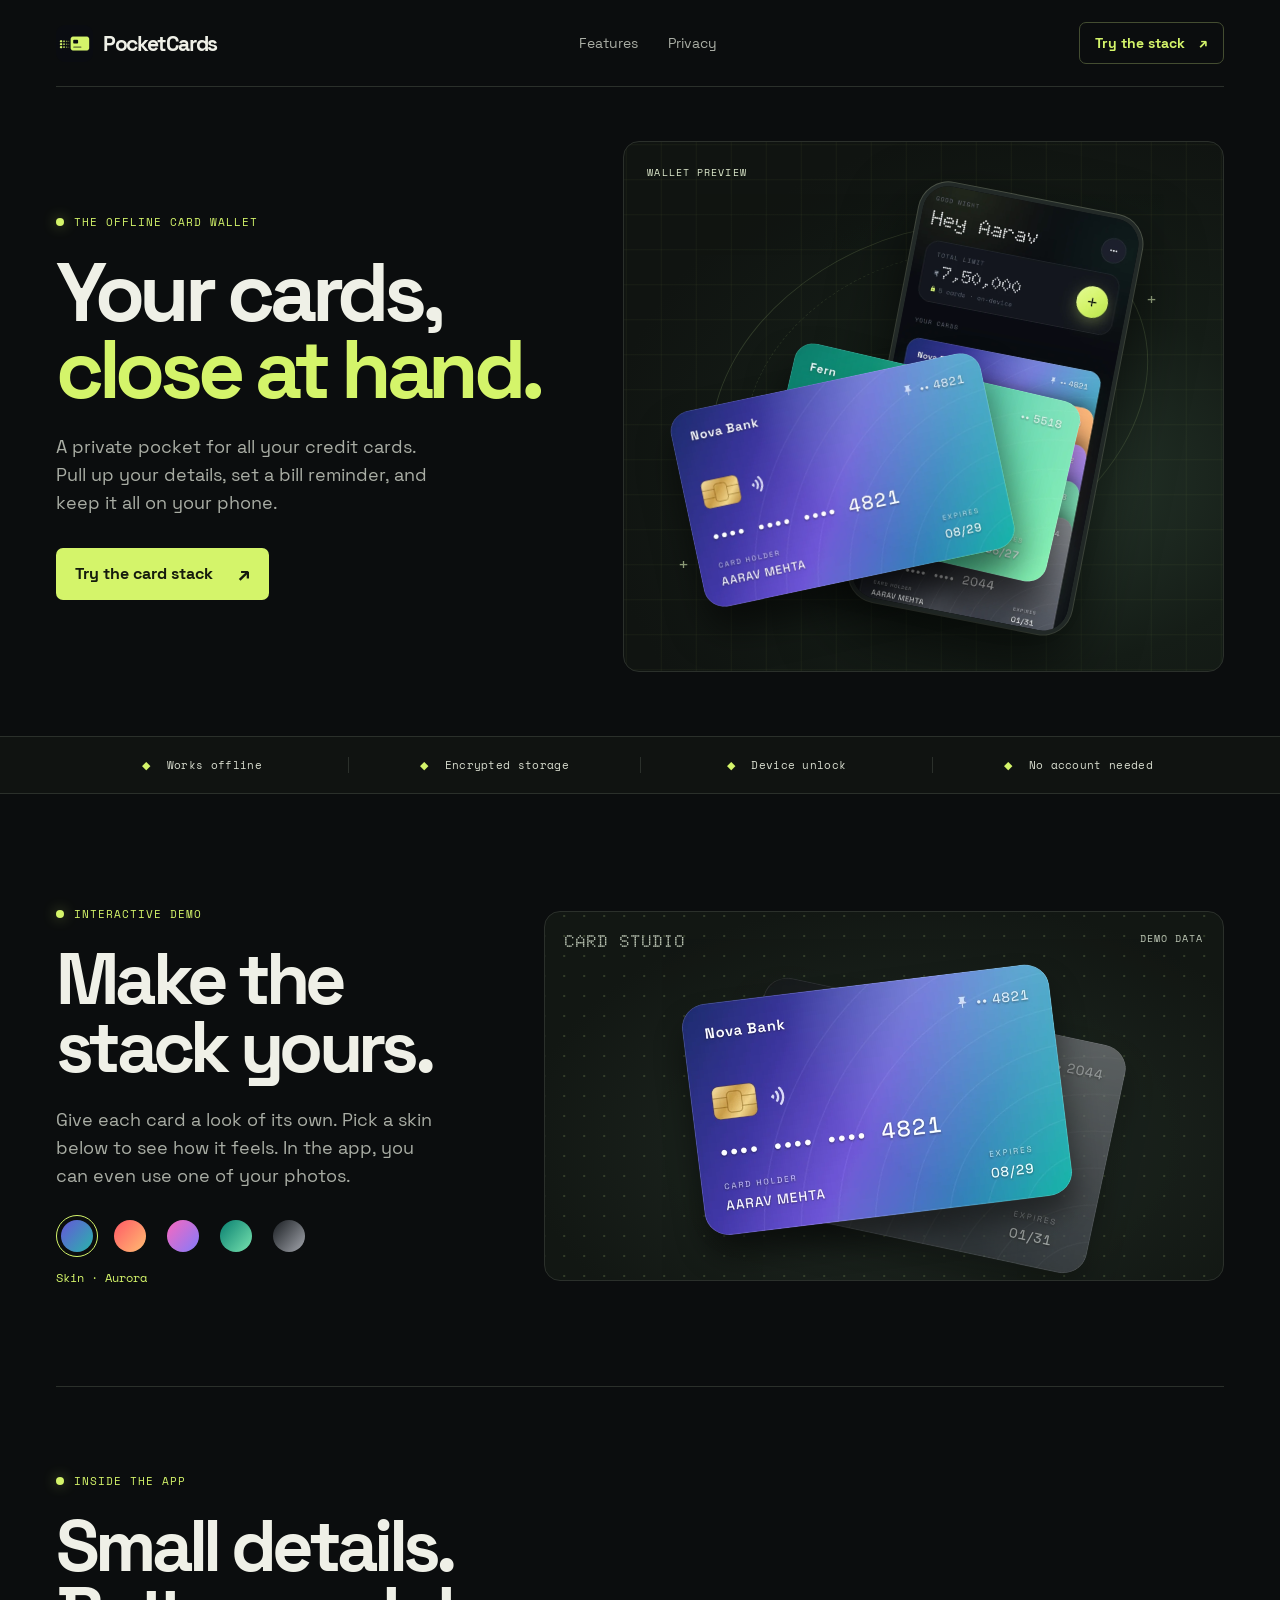
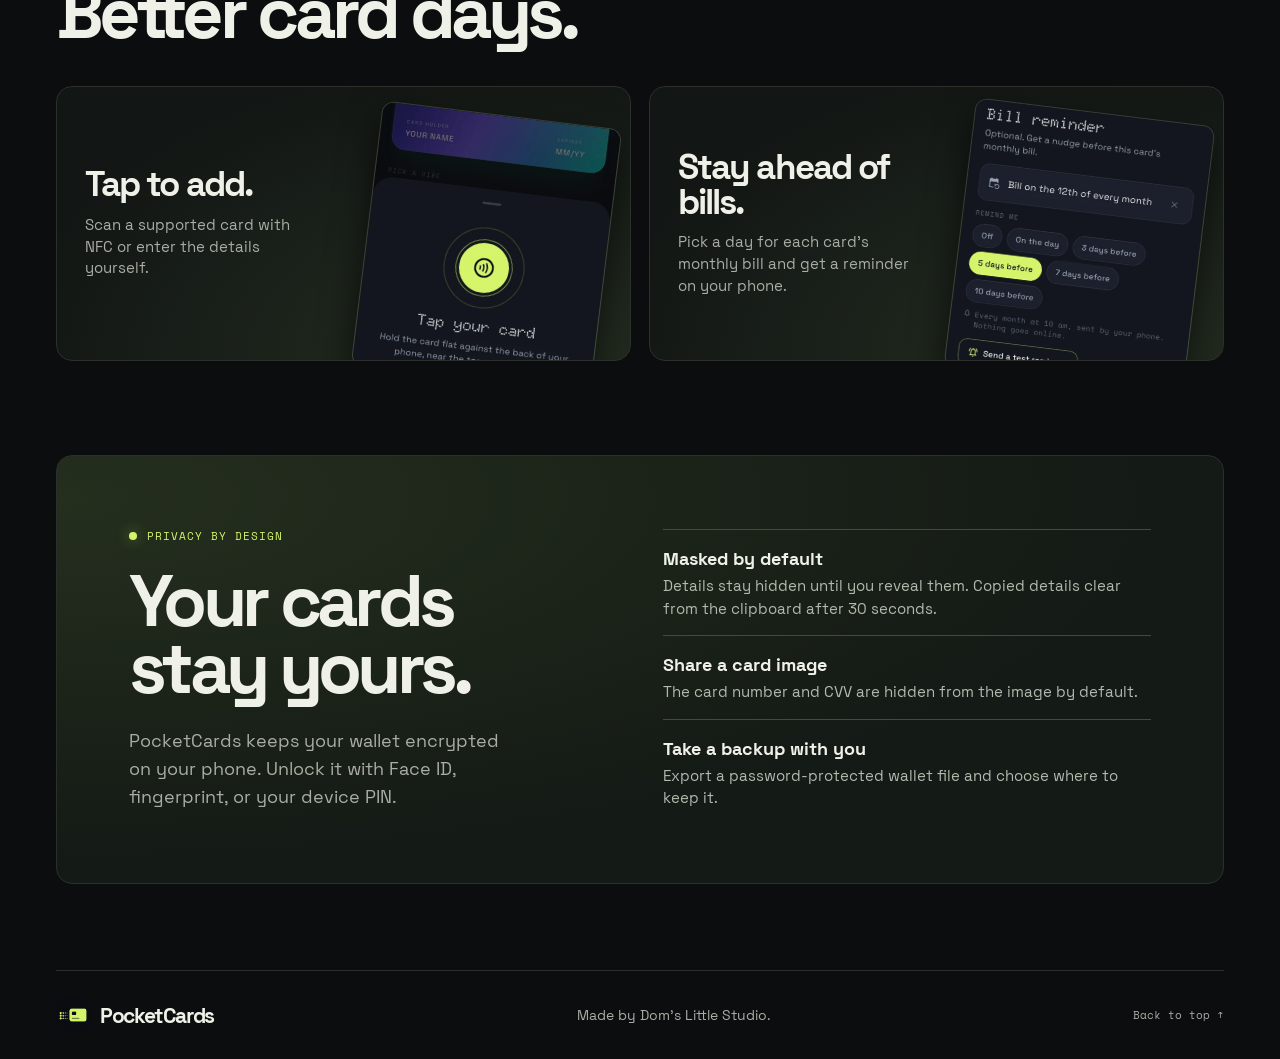
==== site/index.html @ ebedbbce "Add PocketCards website and open-source license" ====
<!doctype html>
<html lang="en">
<head>
  <meta charset="utf-8">
  <meta name="viewport" content="width=device-width, initial-scale=1">
  <meta name="theme-color" content="#0b0d0e">
  <title>PocketCards — Your cards, close at hand.</title>
  <meta name="description" content="A private wallet for your credit cards. Keep card details, bill reminders and encrypted backups on your phone.">
  <meta property="og:title" content="PocketCards — Your cards, close at hand.">
  <meta property="og:description" content="A private, offline wallet for your credit cards.">
  <meta property="og:type" content="website">
  <meta property="og:url" content="https://pocketcards.domslittlestudio.cloud/">
  <meta property="og:image" content="https://pocketcards.domslittlestudio.cloud/assets/social.jpg">
  <link rel="canonical" href="https://pocketcards.domslittlestudio.cloud/">
  <link rel="icon" href="assets/icon.png">
  <link rel="preload" href="assets/grotesk-bold.woff" as="font" type="font/woff" crossorigin>
  <link rel="stylesheet" href="styles.css">
  <script defer src="script.js"></script>
</head>
<body>
  <a class="skip" href="#main">Skip to content</a>
  <header class="header wrap">
    <a href="./" class="wordmark"><img src="assets/icon.png" width="37" height="37" alt="">PocketCards</a>
    <nav aria-label="Main navigation"><a href="#features">Features</a><a href="#privacy">Privacy</a></nav>
    <a class="nav-action" href="#demo">Try the stack <span aria-hidden="true">↗</span></a>
  </header>
  <main id="main">
    <section class="hero wrap" aria-labelledby="hero-title">
      <div class="hero-copy">
        <p class="eyebrow"><span class="signal"></span> THE OFFLINE CARD WALLET</p>
        <h1 id="hero-title">Your cards,<br><em>close at hand.</em></h1>
        <p class="intro">A private pocket for all your credit cards. Pull up your details, set a bill reminder, and keep it all on your phone.</p>
        <a class="button" href="#demo">Try the card stack <span aria-hidden="true">↗</span></a>
      </div>
      <div class="hero-art" aria-hidden="true">
        <div class="art-caption">WALLET PREVIEW</div>
        <div class="orbit orbit-outer"></div><div class="orbit orbit-inner"></div>
        <div class="cross cross-first">+</div><div class="cross cross-second">+</div>
        <div class="phone"><img src="assets/wallet.webp" width="545" height="1040" alt="" fetchpriority="high"></div>
        <img class="hero-card hero-card-under" src="assets/fern.webp" width="720" height="454" alt="">
        <img class="hero-card hero-card-top" src="assets/nova.webp" width="720" height="454" alt="" fetchpriority="high">
      </div>
    </section>
    <div class="proof"><div class="wrap proof-inner">
      <span>◆ <b>Works offline</b></span><span>◆ <b>Encrypted storage</b></span><span>◆ <b>Device unlock</b></span><span>◆ <b>No account needed</b></span>
    </div></div>

    <section class="demo wrap" id="demo" aria-labelledby="demo-title">
      <div class="demo-copy">
        <p class="eyebrow"><span class="signal"></span> INTERACTIVE DEMO</p>
        <h2 id="demo-title">Make the<br>stack yours.</h2>
        <p>Give each card a look of its own. Pick a skin below to see how it feels. In the app, you can even use one of your photos.</p>
        <div class="swatches" role="group" aria-label="Card skins">
          <button type="button" class="swatch is-active" data-skin="nova" data-label="Aurora" style="--swatch:linear-gradient(130deg,#6756d9,#28b5ab)" aria-label="Aurora" aria-pressed="true"></button>
          <button type="button" class="swatch" data-skin="orbit" data-label="Orbit" style="--swatch:linear-gradient(130deg,#ff5965,#ffbd72)" aria-label="Orbit" aria-pressed="false"></button>
          <button type="button" class="swatch" data-skin="lumen" data-label="Lumen" style="--swatch:linear-gradient(130deg,#fa68be,#827bfb)" aria-label="Lumen" aria-pressed="false"></button>
          <button type="button" class="swatch" data-skin="fern" data-label="Fern" style="--swatch:linear-gradient(130deg,#087f70,#78e3af)" aria-label="Fern" aria-pressed="false"></button>
          <button type="button" class="swatch" data-skin="mono" data-label="Monolith" style="--swatch:linear-gradient(130deg,#191d21,#a3a6ad)" aria-label="Monolith" aria-pressed="false"></button>
        </div>
        <p class="skin-label" id="skin-label" aria-live="polite">Skin · Aurora</p>
      </div>
      <div class="demo-stage">
        <div class="stage-heading"><span>CARD STUDIO</span><span>DEMO DATA</span></div>
        <div class="sample-stack">
          <img src="assets/mono.webp" class="sample-back" width="720" height="454" alt="" loading="lazy">
          <img src="assets/nova.webp" id="sample-card" width="720" height="454" alt="Sample card with the Aurora skin">
        </div>
      </div>
    </section>
    <section class="features wrap" id="features" aria-labelledby="feature-title">
      <p class="eyebrow"><span class="signal"></span> INSIDE THE APP</p>
      <h2 id="feature-title">Small details.<br>Better card days.</h2>
      <div class="feature-grid">
        <article class="feature">
          <div class="feature-text"><h3>Tap to add.</h3><p>Scan a supported card with NFC or enter the details yourself.</p></div>
          <img src="assets/scan.webp" alt="PocketCards NFC screen prompting you to tap your card" loading="lazy" width="590" height="656">
        </article>
        <article class="feature">
          <div class="feature-text"><h3>Stay ahead of bills.</h3><p>Pick a day for each card’s monthly bill and get a reminder on your phone.</p></div>
          <img src="assets/reminder.webp" alt="PocketCards bill reminder settings with advance notice options" loading="lazy" width="590" height="665">
        </article>
      </div>
    </section>

    <section class="privacy wrap" id="privacy" aria-labelledby="privacy-title">
      <div class="privacy-panel">
        <div>
          <p class="eyebrow"><span class="signal"></span> PRIVACY BY DESIGN</p>
          <h2 id="privacy-title">Your cards<br>stay yours.</h2>
          <p>PocketCards keeps your wallet encrypted on your phone. Unlock it with Face ID, fingerprint, or your device PIN.</p>
        </div>
        <dl>
          <div><dt>Masked by default</dt><dd>Details stay hidden until you reveal them. Copied details clear from the clipboard after 30 seconds.</dd></div>
          <div><dt>Share a card image</dt><dd>The card number and CVV are hidden from the image by default.</dd></div>
          <div><dt>Take a backup with you</dt><dd>Export a password-protected wallet file and choose where to keep it.</dd></div>
        </dl>
      </div>
    </section>
  </main>
  <footer class="footer wrap">
    <a href="./" class="wordmark"><img src="assets/icon.png" width="34" height="34" alt="">PocketCards</a>
    <p>Made by Dom’s Little Studio.</p>
    <a class="top-link" href="#main">Back to top ↑</a>
  </footer>
</body>
</html>
---- site/styles.css ----
@font-face{font-family:Grotesk;src:url('assets/grotesk.woff') format('woff');font-weight:400;font-display:swap}
@font-face{font-family:Grotesk;src:url('assets/grotesk-bold.woff') format('woff');font-weight:700;font-display:swap}
@font-face{font-family:Mono;src:url('assets/mono.woff') format('woff');font-display:swap}
@font-face{font-family:Doto;src:url('assets/doto.woff') format('woff');font-weight:100 900;font-display:swap}

:root {
  color-scheme: dark;
  --bg: #0b0d0e;
  --ink: #eff0e7;
  --muted: #a9ada4;
  --line: #2b302b;
  --lime: #d4f46a;
  --mono: Mono, monospace;
  font-family: Grotesk, system-ui, sans-serif;
  background: var(--bg);
  color: var(--ink);
}

*, *::before, *::after { box-sizing: border-box; }
html { scroll-behavior: smooth; }
body { margin: 0; }
img { display: block; max-width: 100%; }
a { color: inherit; text-decoration: none; }
button { font: inherit; }
:focus-visible { outline: 2px solid var(--lime); outline-offset: 5px; }
::selection { color: var(--bg); background: var(--lime); }
section[id] { scroll-margin-top: 24px; }
.wrap { width: min(1220px, calc(100% - 112px)); margin-inline: auto; }
.skip { position: fixed; z-index: 3; top: 12px; left: 12px; padding: 12px; color: var(--bg); background: var(--lime); transform: translateY(-180%); }
.skip:focus { transform: none; }

.header { min-height: 87px; display: flex; gap: 25px; justify-content: space-between; align-items: center; border-bottom: 1px solid var(--line); }
.wordmark { display: inline-flex; gap: 10px; align-items: center; font-weight: 700; font-size: 21px; letter-spacing: -.065em; white-space: nowrap; }
.wordmark img { border-radius: 9px; }
.header nav { display: flex; gap: 30px; font-size: 14px; color: var(--muted); }
.header nav a:hover, .top-link:hover { color: var(--lime); }
.nav-action { display: flex; gap: 14px; align-items: center; border: 1px solid #444d31; padding: 11px 15px; border-radius: 7px; color: var(--lime); font-weight: 700; font-size: 14px; }
.nav-action:hover { background: #202616; }

.hero { display: grid; grid-template-columns: .95fr 1.05fr; align-items: center; gap: 24px; padding-block: 54px 64px; }
.hero-copy { position: relative; z-index: 1; padding-block: 20px; }
.eyebrow, .art-caption, .stage-heading, .skin-label, .proof-inner, .top-link { font-family: var(--mono); }
.eyebrow { display: flex; align-items: center; gap: 10px; margin: 0 0 24px; color: var(--lime); font-size: 11px; letter-spacing: .09em; }
.signal { width: 8px; height: 8px; flex: none; background: var(--lime); border-radius: 50%; box-shadow: 0 0 14px #d4f46974; }
h1, h2, h3, p { margin-top: 0; }
h1, h2 { font-weight: 700; line-height: .94; letter-spacing: -.065em; margin-bottom: 25px; }
h1 { font-size: clamp(59px, 6.4vw, 100px); }
h1 em { color: var(--lime); font-style: normal; }
h2 { font-size: clamp(46px, 5.6vw, 79px); }
.intro, .demo-copy > p:not(.eyebrow, .skin-label), .privacy-panel > div > p:not(.eyebrow) { color: var(--muted); max-width: 390px; line-height: 1.55; font-size: 18px; }
.intro { margin-bottom: 31px; }
.button { display: inline-flex; justify-content: space-between; align-items: center; gap: 25px; background: var(--lime); color: #151b0d; border-radius: 7px; padding: 15px 19px; font-weight: 700; min-height: 52px; }
.button:hover { background: #e6ff9b; }
.button span { font-size: 20px; line-height: 1; }

.hero-art, .demo-stage, .feature, .privacy-panel { border: 1px solid var(--line); border-radius: 16px; overflow: hidden; position: relative; }
.hero-art {
  isolation: isolate;
  min-width: 0;
  aspect-ratio: 1.13;
  background:
    linear-gradient(#d4f46a0b 1px, transparent 1px) center / 35px 35px,
    linear-gradient(90deg, #d4f46a0b 1px, transparent 1px) center / 35px 35px,
    radial-gradient(ellipse at 72% 64%, #26362b 0%, #151d17 38%, #101411 75%);
}
.art-caption { color: #dce8cb; position: absolute; z-index: 2; top: 23px; left: 23px; font-size: 10px; letter-spacing: .11em; }
.orbit { position: absolute; inset: 10% 11% 12% 13%; border: 1px solid #b4d68430; border-radius: 50%; transform: rotate(-24deg) scaleY(.81); }
.orbit-inner { inset: 16% 17% 18% 19%; border-style: dashed; opacity: .75; }
.cross { font: 18px var(--mono); color: #9dad85; position: absolute; }
.cross-first { top: 27%; right: 11%; }
.cross-second { bottom: 18%; left: 9%; }
.phone {
  width: 38%; position: absolute; top: 10%; right: 19%; transform: rotate(11deg);
  border-radius: 13% / 7%; overflow: hidden; background: #0c0e12;
  border: 4px solid #222927; box-shadow: 0 28px 65px #000a, 0 0 0 1px #9da89375;
}
.phone img { width: 100%; height: auto; }
.hero-card { position: absolute; height: auto; border-radius: 7% / 10%; box-shadow: 0 24px 36px #0008; }
.hero-card-under { width: 49%; left: 25%; top: 43%; transform: rotate(13deg); }
.hero-card-top { width: 53%; left: 10%; top: 45%; transform: rotate(-12deg); }

.proof { border-block: 1px solid var(--line); background: #101311; }
.proof-inner { display: grid; grid-template-columns: repeat(4, 1fr); padding: 20px 0; }
.proof-inner span { color: var(--lime); text-align: center; font-size: 11px; letter-spacing: .03em; }
.proof-inner span + span { border-left: 1px solid var(--line); }
.proof-inner b { color: #d8ddcf; font-weight: 400; margin-left: 9px; }

.demo { display: grid; grid-template-columns: .8fr 1.2fr; gap: 34px; align-items: center; padding-block: 112px 100px; }
.demo-copy > p:not(.eyebrow, .skin-label) { margin-bottom: 25px; }
.swatches { display: flex; gap: 11px; }
.swatch { display: grid; place-items: center; background: transparent; border: 1px solid transparent; width: 42px; height: 42px; border-radius: 50%; cursor: pointer; padding: 0; }
.swatch::before { content: ''; width: 32px; height: 32px; border-radius: 50%; background: var(--swatch); }
.swatch:hover { border-color: #79875e; }
.swatch.is-active { border-color: var(--lime); }
.skin-label { font-size: 12px; color: var(--lime); margin: 12px 0 0; }
.demo-stage {
  min-height: 370px;
  background:
    radial-gradient(circle, #66794a61 1px, transparent 1px) center / 20px 20px,
    radial-gradient(ellipse at 55% 62%, #232d26, #121713 75%);
}
.stage-heading { position: absolute; inset: 19px 20px auto; display: flex; justify-content: space-between; color: #bcc6b5; font-size: 10px; letter-spacing: .1em; }
.stage-heading span:first-child { font-family: Doto, var(--mono); font-weight: 800; font-size: 17px; }
.sample-stack { position: absolute; width: min(59%, 370px); aspect-ratio: 720 / 454; top: 51%; left: 49%; transform: translate(-50%, -50%); }
.sample-stack img { width: 100%; height: auto; position: absolute; border-radius: 7% / 10%; box-shadow: 0 20px 30px #0007; }
.sample-back { transform: translate(13%, 11%) rotate(12deg); opacity: .58; }
#sample-card { transform: rotate(-7deg); }

.features { border-top: 1px solid var(--line); padding-block: 86px 94px; }
.feature-grid { margin-top: 38px; display: grid; grid-template-columns: repeat(2, 1fr); gap: 18px; }
.feature { min-height: 275px; background: radial-gradient(ellipse at 80% 100%, #242e21, #121614 78%); display: flex; }
.feature-text { margin: auto 0; padding: 26px 0 26px 28px; width: 54%; position: relative; z-index: 1; }
.feature h3 { font-size: clamp(22px, 2.7vw, 37px); line-height: 1; letter-spacing: -.055em; margin-bottom: 12px; }
.feature p:last-child { color: var(--muted); font-size: 15px; line-height: 1.45; margin: 0; max-width: 235px; }
.feature img { position: absolute; width: 42%; height: auto; bottom: -8%; right: 4%; transform: rotate(7deg); border-radius: 12px; border: 1px solid #bec7ac33; box-shadow: 0 16px 35px #0009; }

.privacy { padding-bottom: 86px; }
.privacy-panel { display: grid; grid-template-columns: 1fr 1fr; gap: 45px; padding: clamp(30px, 6vw, 72px); background: radial-gradient(ellipse at 0 10%, #252f1e, #141a15 66%); }
.privacy-panel > div > p:last-child { margin-bottom: 0; }
.privacy-panel dl { margin: 0; align-self: center; }
.privacy-panel dl > div { border-top: 1px solid #414d3a; padding: 17px 0 15px; }
.privacy-panel dl > div:last-child { padding-bottom: 0; }
.privacy-panel dt { font-weight: 700; font-size: 18px; margin-bottom: 5px; }
.privacy-panel dd { margin: 0; color: #b1baad; font-size: 15px; line-height: 1.5; }

.footer { display: flex; align-items: center; justify-content: space-between; gap: 16px; border-top: 1px solid var(--line); padding-block: 27px; }
.footer p { color: var(--muted); font-size: 14px; margin: 0; }
.top-link { color: var(--muted); font-size: 11px; white-space: nowrap; }

@media (max-width: 1050px) {
  .wrap { width: calc(100% - 64px); }
  .feature img { width: 46%; right: 1%; }
}

@media (max-width: 850px) {
  .hero { grid-template-columns: 1fr; gap: 25px; padding-top: 40px; }
  .hero-copy { padding-block: 14px 6px; }
  .hero-art { aspect-ratio: 1.28; }
  .phone { top: 8%; width: 34%; }
  h1 { font-size: clamp(60px, 10vw, 90px); }
  .demo { padding-block: 80px; }
  .demo-stage { min-height: 320px; }
}

@media (max-width: 650px) {
  .wrap { width: calc(100% - 36px); }
  .header { min-height: 68px; gap: 14px; }
  .header nav { display: none; }
  .nav-action { font-size: 12px; gap: 6px; padding: 9px 10px; }
  .wordmark { font-size: 19px; gap: 7px; }
  .wordmark img { width: 32px; height: 32px; }
  .hero { padding-block: 34px 30px; gap: 28px; }
  h1 { font-size: clamp(48px, 12.4vw, 72px); }
  .hero-art { aspect-ratio: 1.16; }
  .art-caption { top: 14px; left: 14px; }
  .proof-inner { grid-template-columns: repeat(2, 1fr); gap: 15px 0; padding-block: 16px; }
  .proof-inner span:nth-child(3) { border-left: 0; }
  .demo, .privacy-panel { grid-template-columns: 1fr; }
  .demo { gap: 26px; padding-block: 66px; }
  .demo-stage { min-height: 258px; }
  .features { padding-block: 60px; }
  .feature-grid { grid-template-columns: 1fr; margin-top: 27px; }
  .feature { min-height: 230px; }
  .feature-text { padding-left: 20px; }
  .feature img { width: min(42%, 214px); right: 4%; }
  .privacy { padding-bottom: 60px; }
  .privacy-panel { gap: 27px; }
  .footer { flex-wrap: wrap; }
  .footer p { order: 3; width: 100%; }
}

@media (prefers-reduced-motion: reduce) {
  html { scroll-behavior: auto; }
}
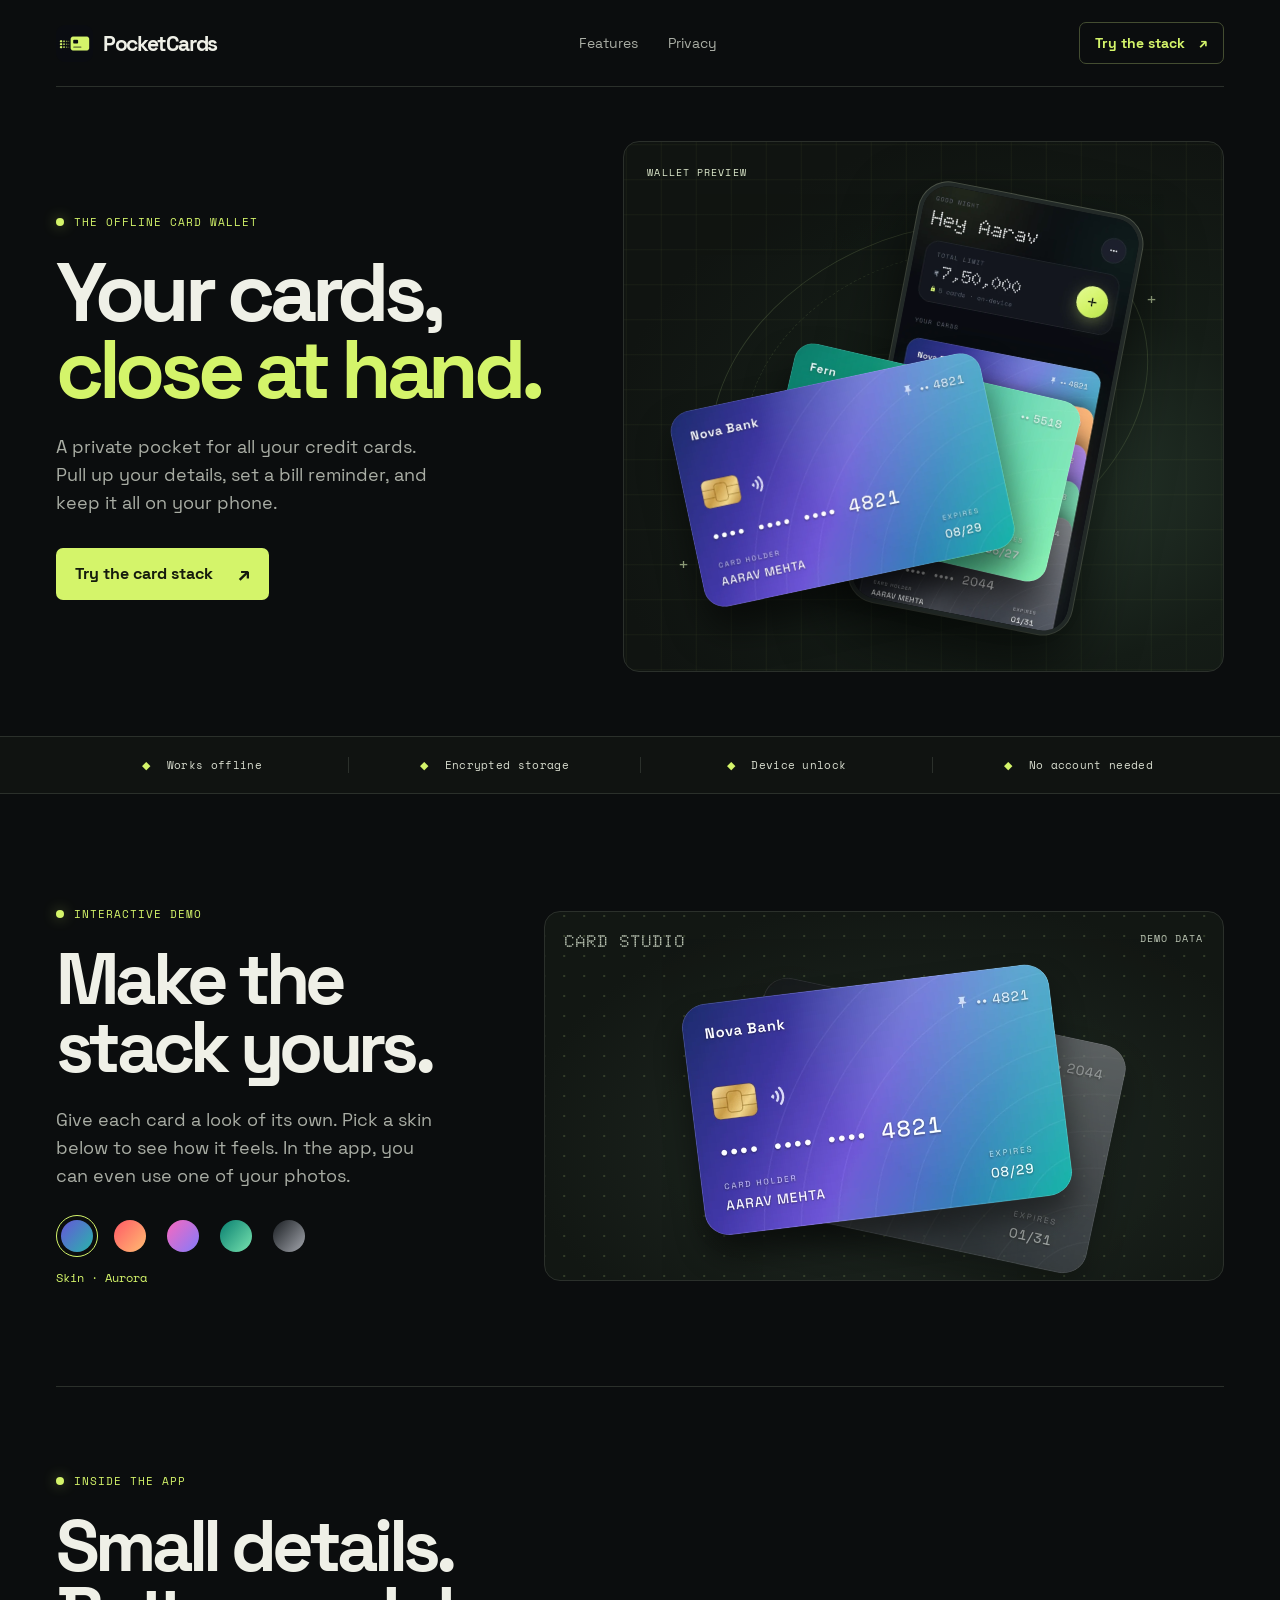
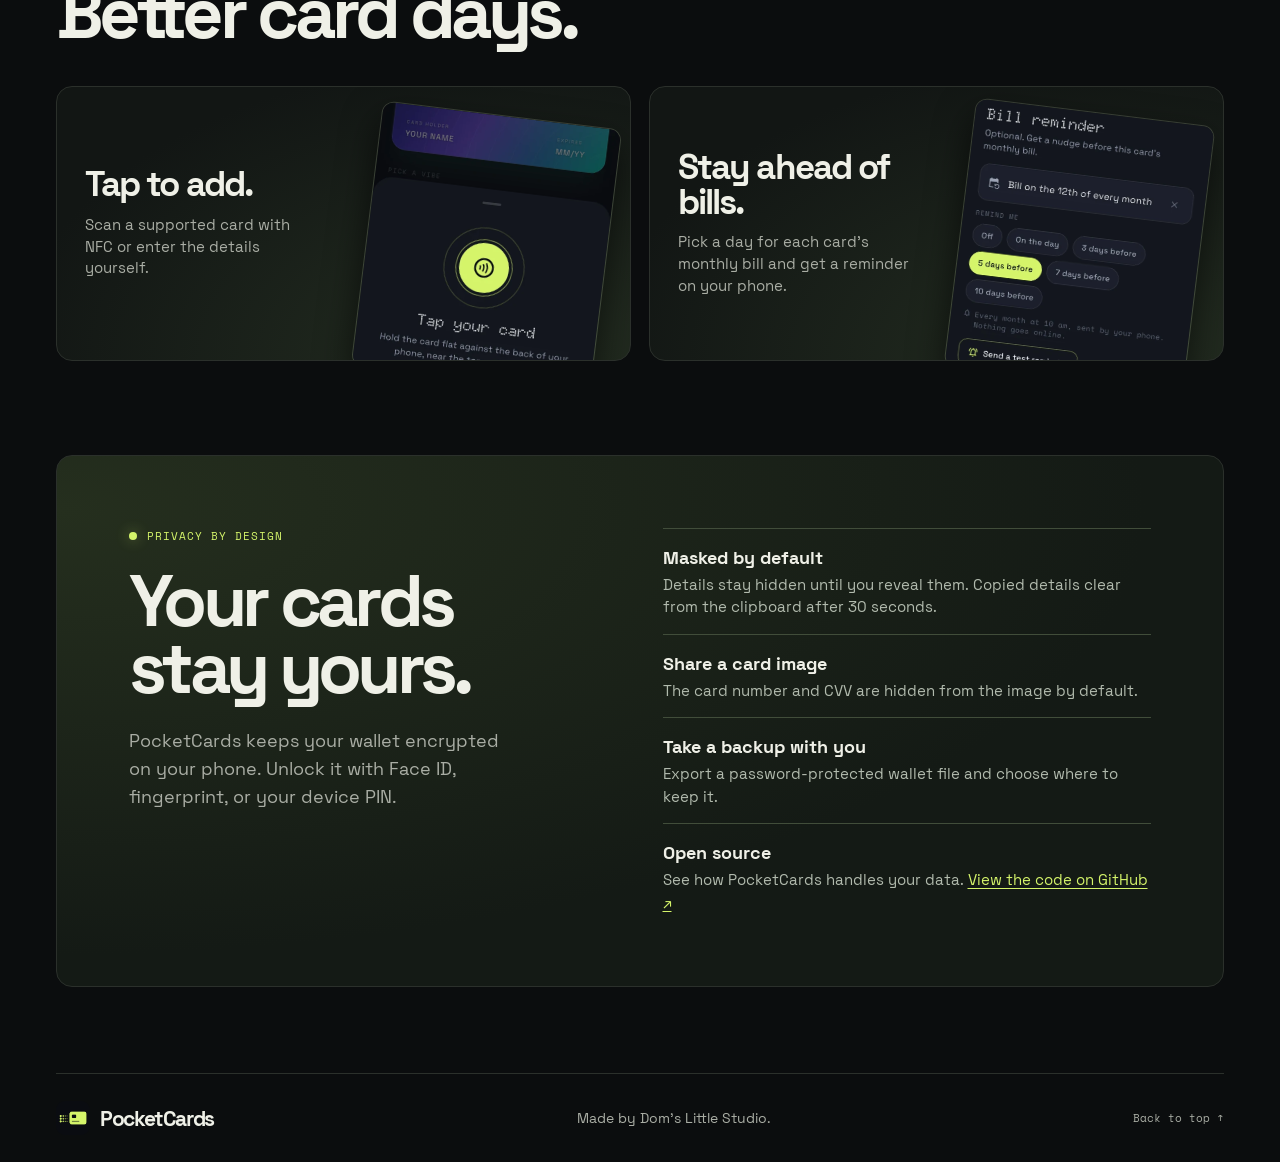
==== commit f54c2e9c: "Link to the public source from the website" ====
--- a/site/index.html
+++ b/site/index.html
@@ -93,6 +93,7 @@
           <div><dt>Masked by default</dt><dd>Details stay hidden until you reveal them. Copied details clear from the clipboard after 30 seconds.</dd></div>
           <div><dt>Share a card image</dt><dd>The card number and CVV are hidden from the image by default.</dd></div>
           <div><dt>Take a backup with you</dt><dd>Export a password-protected wallet file and choose where to keep it.</dd></div>
+          <div><dt>Open source</dt><dd>See how PocketCards handles your data. <a class="source-link" href="https://github.com/Chirag4904/Pocket-Cards">View the code on GitHub <span aria-hidden="true">↗</span></a></dd></div>
         </dl>
       </div>
     </section>
--- a/site/styles.css
+++ b/site/styles.css
@@ -122,6 +122,7 @@
 .privacy-panel dl > div:last-child { padding-bottom: 0; }
 .privacy-panel dt { font-weight: 700; font-size: 18px; margin-bottom: 5px; }
 .privacy-panel dd { margin: 0; color: #b1baad; font-size: 15px; line-height: 1.5; }
+.source-link { color: var(--lime); text-decoration: underline; text-underline-offset: 3px; }
 
 .footer { display: flex; align-items: center; justify-content: space-between; gap: 16px; border-top: 1px solid var(--line); padding-block: 27px; }
 .footer p { color: var(--muted); font-size: 14px; margin: 0; }
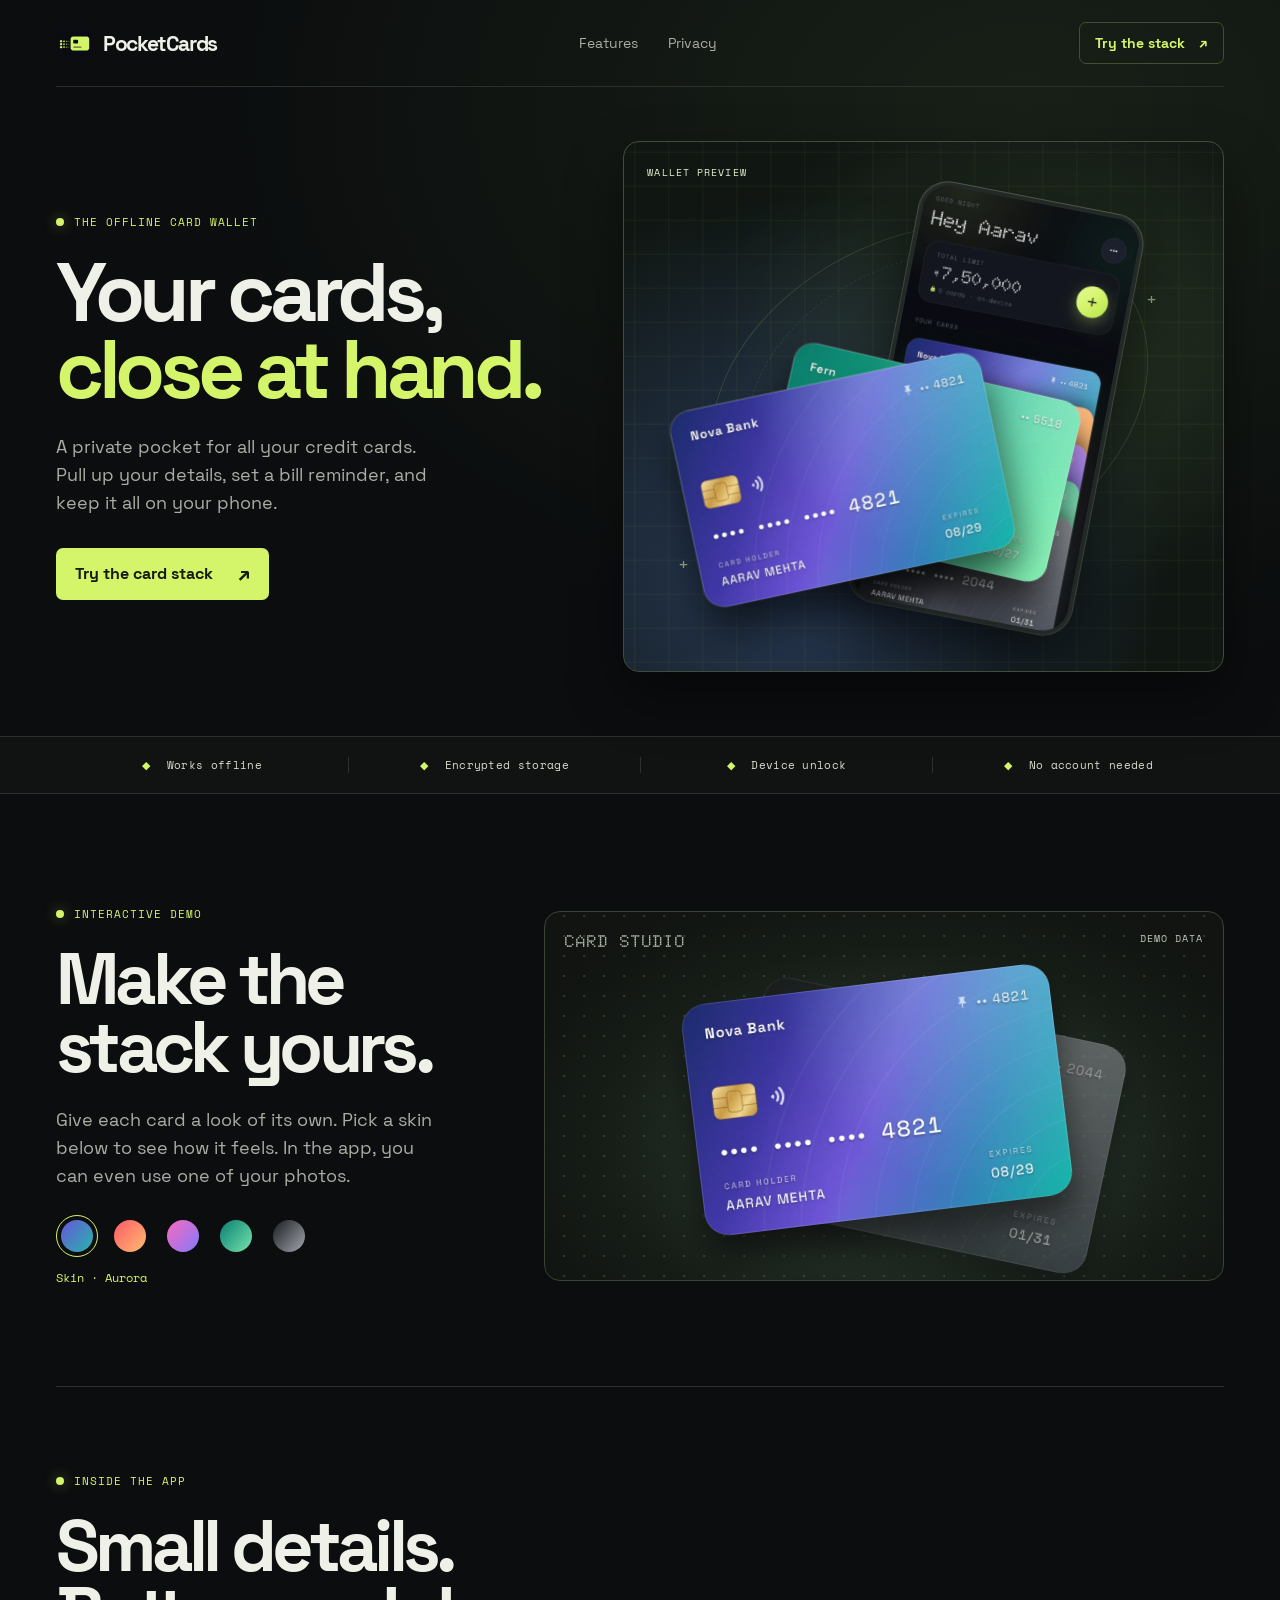
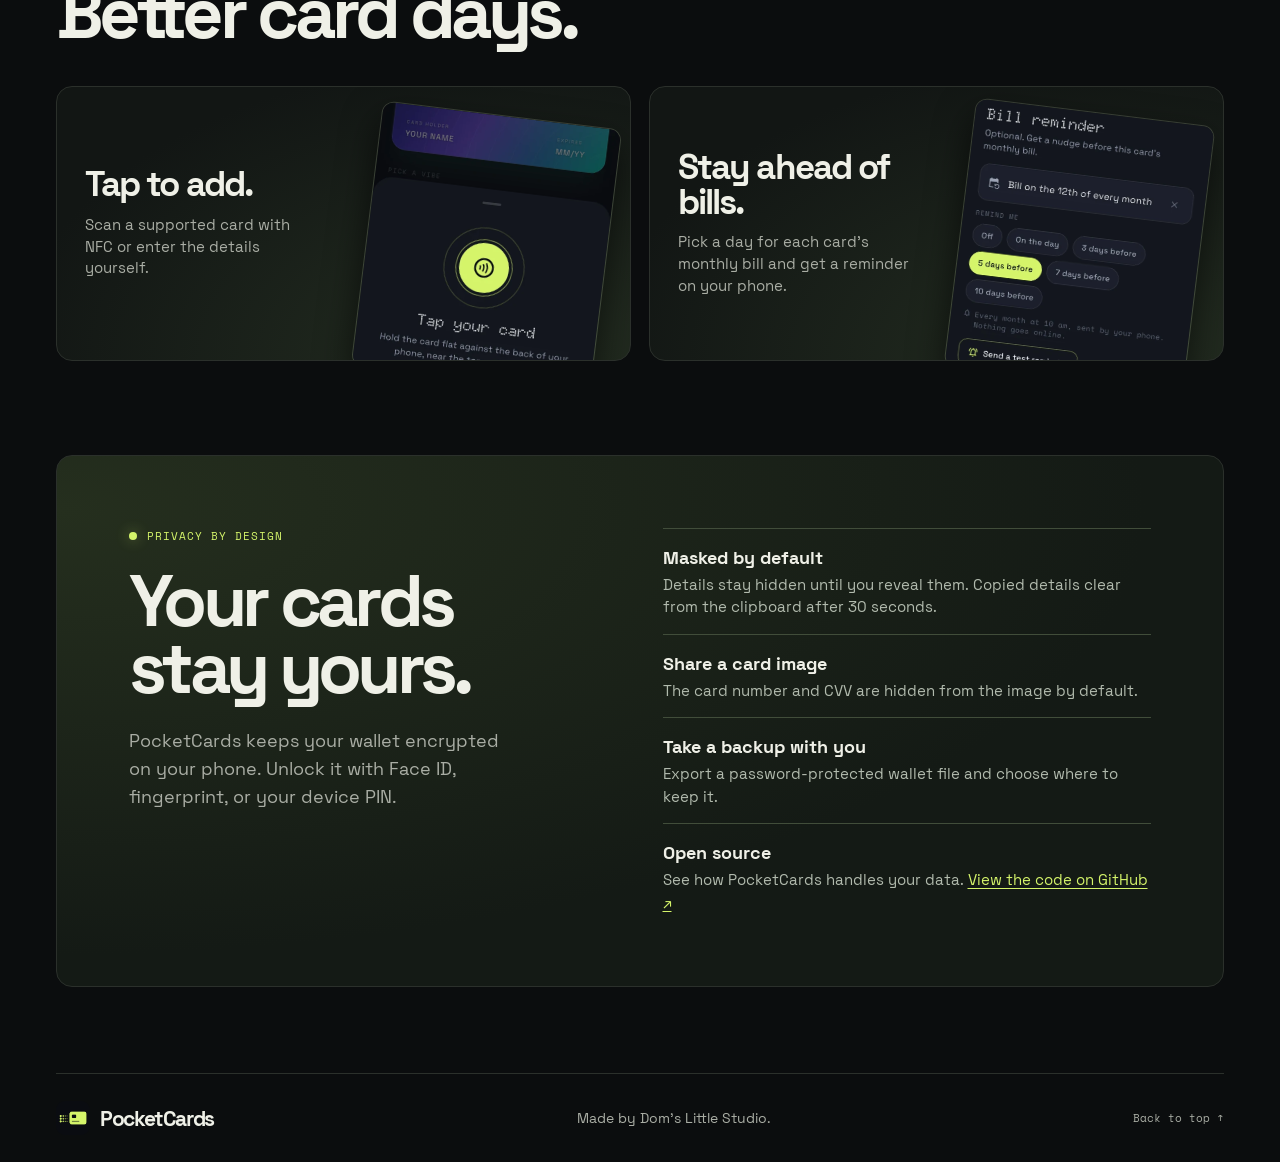
==== commit da977169: "Add layered parallax to the PocketCards website" ====
--- a/site/index.html
+++ b/site/index.html
@@ -32,13 +32,14 @@
         <p class="intro">A private pocket for all your credit cards. Pull up your details, set a bill reminder, and keep it all on your phone.</p>
         <a class="button" href="#demo">Try the card stack <span aria-hidden="true">↗</span></a>
       </div>
-      <div class="hero-art" aria-hidden="true">
+      <div class="hero-art" data-parallax-scene aria-hidden="true">
+        <div class="hero-glow"></div>
         <div class="art-caption">WALLET PREVIEW</div>
         <div class="orbit orbit-outer"></div><div class="orbit orbit-inner"></div>
         <div class="cross cross-first">+</div><div class="cross cross-second">+</div>
-        <div class="phone"><img src="assets/wallet.webp" width="545" height="1040" alt="" fetchpriority="high"></div>
-        <img class="hero-card hero-card-under" src="assets/fern.webp" width="720" height="454" alt="">
-        <img class="hero-card hero-card-top" src="assets/nova.webp" width="720" height="454" alt="" fetchpriority="high">
+        <div class="phone" data-pointer-depth="-7"><img src="assets/wallet.webp" width="545" height="1040" alt="" fetchpriority="high"></div>
+        <img class="hero-card hero-card-under" data-pointer-depth="10" src="assets/fern.webp" width="720" height="454" alt="">
+        <img class="hero-card hero-card-top" data-pointer-depth="20" src="assets/nova.webp" width="720" height="454" alt="" fetchpriority="high">
       </div>
     </section>
     <div class="proof"><div class="wrap proof-inner">
@@ -59,11 +60,11 @@
         </div>
         <p class="skin-label" id="skin-label" aria-live="polite">Skin · Aurora</p>
       </div>
-      <div class="demo-stage">
+      <div class="demo-stage" data-parallax-scene>
         <div class="stage-heading"><span>CARD STUDIO</span><span>DEMO DATA</span></div>
         <div class="sample-stack">
-          <img src="assets/mono.webp" class="sample-back" width="720" height="454" alt="" loading="lazy">
-          <img src="assets/nova.webp" id="sample-card" width="720" height="454" alt="Sample card with the Aurora skin">
+          <img src="assets/mono.webp" class="sample-back" data-pointer-depth="-6" width="720" height="454" alt="" loading="lazy">
+          <img src="assets/nova.webp" id="sample-card" data-pointer-depth="15" width="720" height="454" alt="Sample card with the Aurora skin">
         </div>
       </div>
     </section>
--- a/site/styles.css
+++ b/site/styles.css
@@ -11,6 +11,7 @@
   --line: #2b302b;
   --lime: #d4f46a;
   --mono: Mono, monospace;
+  --ease-out: cubic-bezier(0.23, 1, 0.32, 1);
   font-family: Grotesk, system-ui, sans-serif;
   background: var(--bg);
   color: var(--ink);
@@ -18,7 +19,7 @@
 
 *, *::before, *::after { box-sizing: border-box; }
 html { scroll-behavior: smooth; }
-body { margin: 0; }
+body { margin: 0; background: radial-gradient(ellipse 850px 560px at 80% 110px, #182017, transparent); }
 img { display: block; max-width: 100%; }
 a { color: inherit; text-decoration: none; }
 button { font: inherit; }
@@ -58,26 +59,35 @@
   isolation: isolate;
   min-width: 0;
   aspect-ratio: 1.13;
+  background-color: #101612;
+  border-color: #414d39;
+  box-shadow: 0 24px 56px #0006;
+}
+.hero-glow {
+  position: absolute;
+  inset: -36px;
   background:
-    linear-gradient(#d4f46a0b 1px, transparent 1px) center / 35px 35px,
-    linear-gradient(90deg, #d4f46a0b 1px, transparent 1px) center / 35px 35px,
-    radial-gradient(ellipse at 72% 64%, #26362b 0%, #151d17 38%, #101411 75%);
-}
-.art-caption { color: #dce8cb; position: absolute; z-index: 2; top: 23px; left: 23px; font-size: 10px; letter-spacing: .11em; }
+    linear-gradient(#d4f46a0d 1px, transparent 1px) center / 34px 34px,
+    linear-gradient(90deg, #d4f46a0d 1px, transparent 1px) center / 34px 34px,
+    radial-gradient(ellipse at 67% 39%, #6383514d, transparent 50%),
+    radial-gradient(ellipse at 31% 74%, #283b5a, transparent 57%);
+}
+.art-caption { color: #e2edcf; position: absolute; z-index: 2; top: 23px; left: 23px; font-size: 10px; letter-spacing: .11em; }
 .orbit { position: absolute; inset: 10% 11% 12% 13%; border: 1px solid #b4d68430; border-radius: 50%; transform: rotate(-24deg) scaleY(.81); }
 .orbit-inner { inset: 16% 17% 18% 19%; border-style: dashed; opacity: .75; }
 .cross { font: 18px var(--mono); color: #9dad85; position: absolute; }
 .cross-first { top: 27%; right: 11%; }
 .cross-second { bottom: 18%; left: 9%; }
 .phone {
-  width: 38%; position: absolute; top: 10%; right: 19%; transform: rotate(11deg);
+  width: 38%; position: absolute; top: 10%; right: 19%; --pose: rotate(11deg);
   border-radius: 13% / 7%; overflow: hidden; background: #0c0e12;
   border: 4px solid #222927; box-shadow: 0 28px 65px #000a, 0 0 0 1px #9da89375;
 }
 .phone img { width: 100%; height: auto; }
-.hero-card { position: absolute; height: auto; border-radius: 7% / 10%; box-shadow: 0 24px 36px #0008; }
-.hero-card-under { width: 49%; left: 25%; top: 43%; transform: rotate(13deg); }
-.hero-card-top { width: 53%; left: 10%; top: 45%; transform: rotate(-12deg); }
+.hero-card { position: absolute; height: auto; border-radius: 7% / 10%; box-shadow: 0 24px 38px #0009, 0 0 0 1px #dce8da30; }
+.hero-card-under { width: 49%; left: 25%; top: 43%; --pose: rotate(13deg); }
+.hero-card-top { width: 53%; left: 10%; top: 45%; --pose: rotate(-12deg); }
+[data-pointer-depth] { transform: translate3d(var(--pointer-x, 0px), var(--pointer-y, 0px), 0) var(--pose); }
 
 .proof { border-block: 1px solid var(--line); background: #101311; }
 .proof-inner { display: grid; grid-template-columns: repeat(4, 1fr); padding: 20px 0; }
@@ -97,14 +107,41 @@
   min-height: 370px;
   background:
     radial-gradient(circle, #66794a61 1px, transparent 1px) center / 20px 20px,
-    radial-gradient(ellipse at 55% 62%, #232d26, #121713 75%);
+    radial-gradient(ellipse at 52% 62%, #344238, #151c16 61%, #111411 83%);
+  border-color: #374532;
 }
 .stage-heading { position: absolute; inset: 19px 20px auto; display: flex; justify-content: space-between; color: #bcc6b5; font-size: 10px; letter-spacing: .1em; }
 .stage-heading span:first-child { font-family: Doto, var(--mono); font-weight: 800; font-size: 17px; }
 .sample-stack { position: absolute; width: min(59%, 370px); aspect-ratio: 720 / 454; top: 51%; left: 49%; transform: translate(-50%, -50%); }
 .sample-stack img { width: 100%; height: auto; position: absolute; border-radius: 7% / 10%; box-shadow: 0 20px 30px #0007; }
-.sample-back { transform: translate(13%, 11%) rotate(12deg); opacity: .58; }
-#sample-card { transform: rotate(-7deg); }
+.sample-back { --pose: translate(13%, 11%) rotate(12deg); opacity: .58; }
+#sample-card { --pose: rotate(-7deg); }
+
+@media (prefers-reduced-motion: no-preference) and (hover: hover) and (pointer: fine) {
+  [data-pointer-depth] { transition: transform 180ms var(--ease-out); }
+}
+
+@supports (animation-timeline: view()) and (animation-range: entry) and (view-timeline-name: --art-visibility) {
+  @media (prefers-reduced-motion: no-preference) {
+    [data-parallax-scene] { view-timeline-name: --art-visibility; }
+    .hero-glow, .orbit, .phone, .hero-card, .sample-stack {
+      animation: art-drift auto linear both;
+      animation-timeline: --art-visibility;
+      animation-range: entry 0% exit 100%;
+    }
+    .hero-glow { --scroll-depth: -28px; }
+    .orbit { --scroll-depth: -16px; }
+    .phone { --scroll-depth: -14px; }
+    .hero-card-under { --scroll-depth: clamp(10px, 1.4vw, 20px); }
+    .hero-card-top { --scroll-depth: clamp(16px, 2.5vw, 36px); }
+    .sample-stack { --scroll-depth: 20px; }
+  }
+}
+
+@keyframes art-drift {
+  from { translate: 0 var(--scroll-depth); }
+  to { translate: 0 calc(-1 * var(--scroll-depth)); }
+}
 
 .features { border-top: 1px solid var(--line); padding-block: 86px 94px; }
 .feature-grid { margin-top: 38px; display: grid; grid-template-columns: repeat(2, 1fr); gap: 18px; }
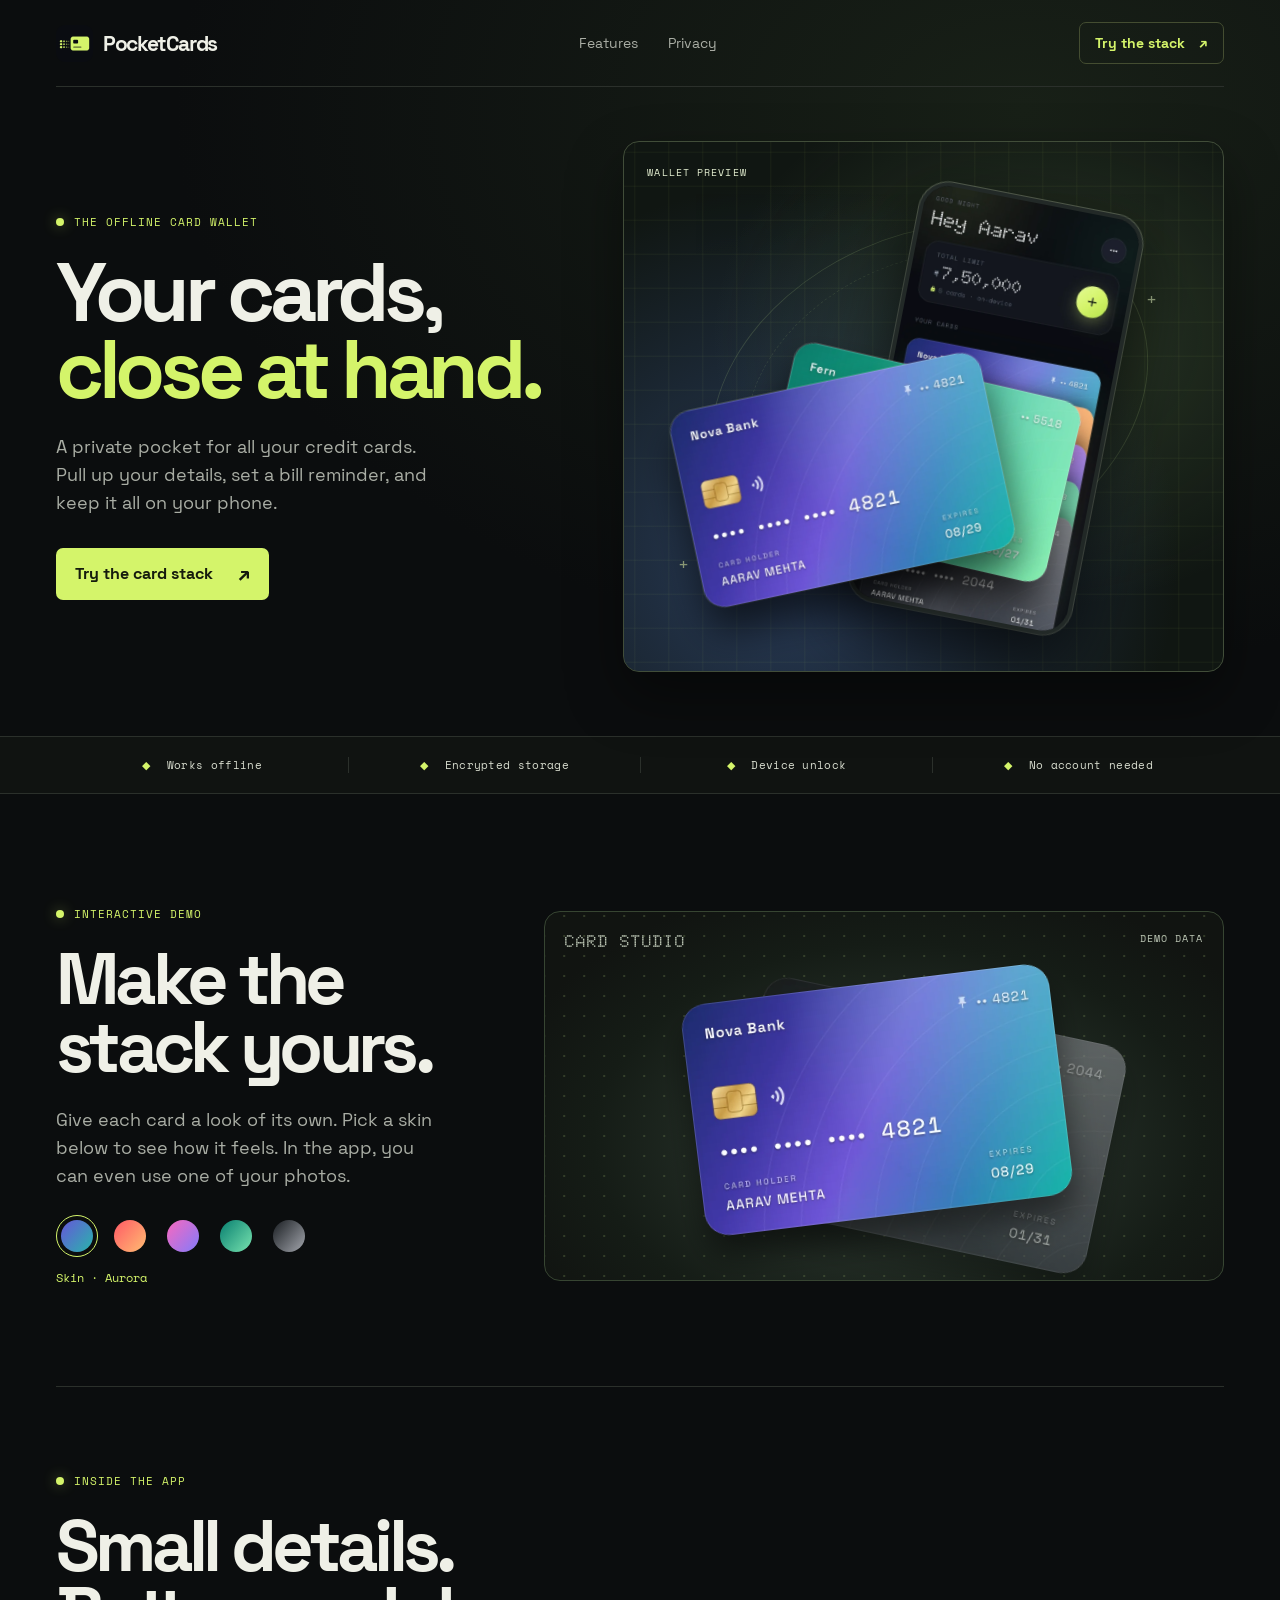
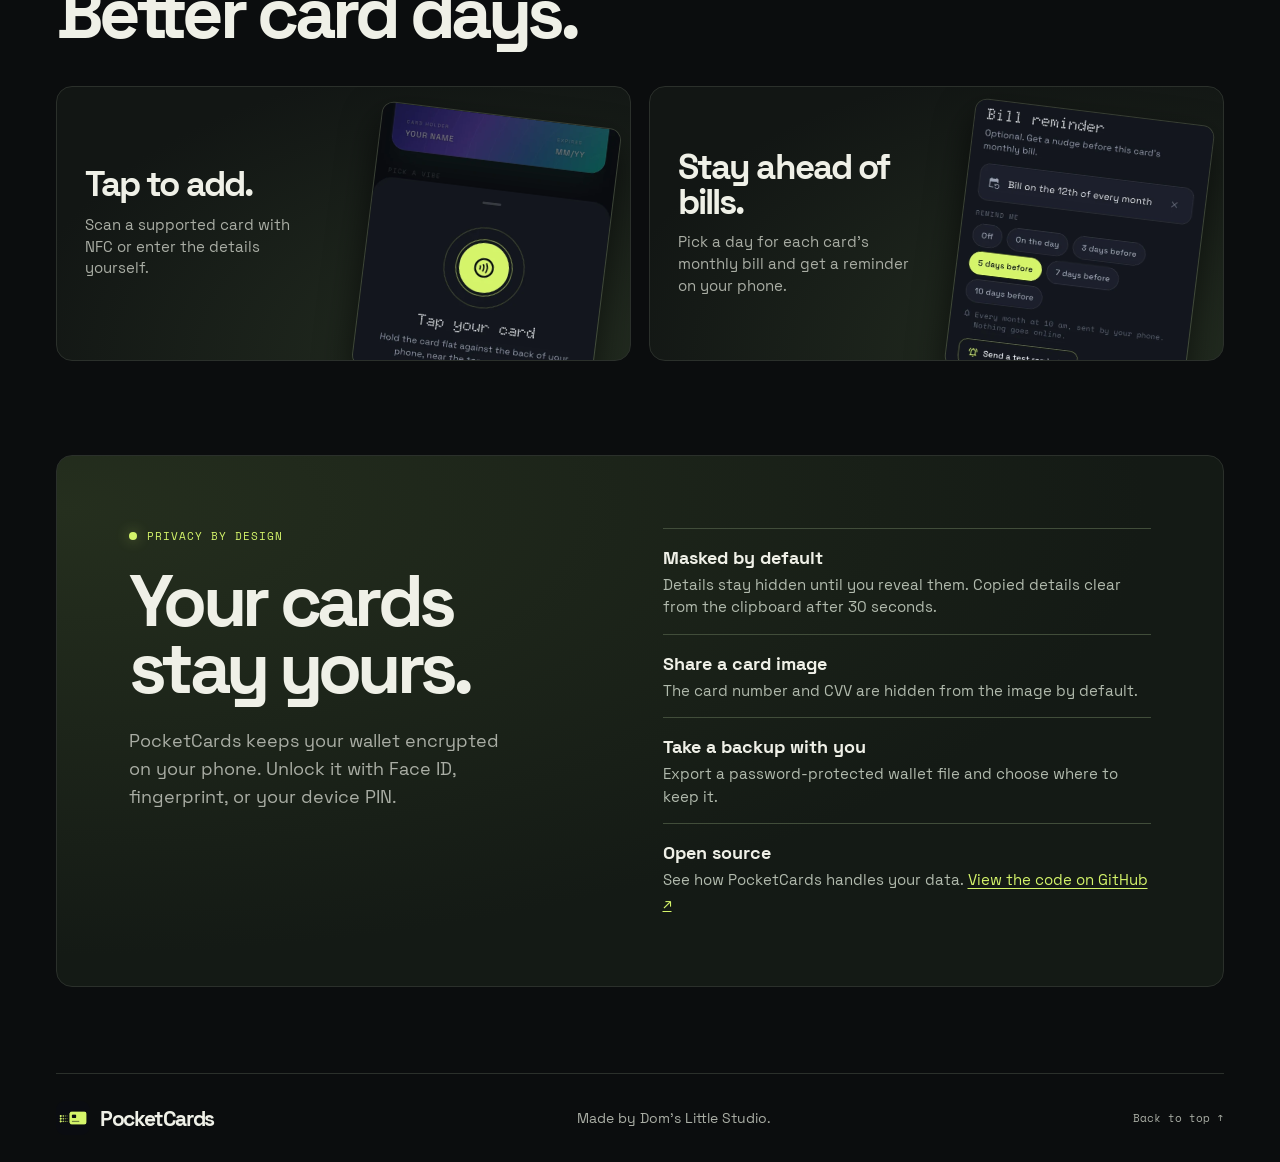
==== commit b67469ab: "Strengthen parallax and reveal features on scroll" ====
--- a/site/index.html
+++ b/site/index.html
@@ -37,9 +37,9 @@
         <div class="art-caption">WALLET PREVIEW</div>
         <div class="orbit orbit-outer"></div><div class="orbit orbit-inner"></div>
         <div class="cross cross-first">+</div><div class="cross cross-second">+</div>
-        <div class="phone" data-pointer-depth="-7"><img src="assets/wallet.webp" width="545" height="1040" alt="" fetchpriority="high"></div>
-        <img class="hero-card hero-card-under" data-pointer-depth="10" src="assets/fern.webp" width="720" height="454" alt="">
-        <img class="hero-card hero-card-top" data-pointer-depth="20" src="assets/nova.webp" width="720" height="454" alt="" fetchpriority="high">
+        <div class="phone" data-pointer-depth="-10"><img src="assets/wallet.webp" width="545" height="1040" alt="" fetchpriority="high"></div>
+        <img class="hero-card hero-card-under" data-pointer-depth="14" src="assets/fern.webp" width="720" height="454" alt="">
+        <img class="hero-card hero-card-top" data-pointer-depth="28" src="assets/nova.webp" width="720" height="454" alt="" fetchpriority="high">
       </div>
     </section>
     <div class="proof"><div class="wrap proof-inner">
@@ -63,20 +63,20 @@
       <div class="demo-stage" data-parallax-scene>
         <div class="stage-heading"><span>CARD STUDIO</span><span>DEMO DATA</span></div>
         <div class="sample-stack">
-          <img src="assets/mono.webp" class="sample-back" data-pointer-depth="-6" width="720" height="454" alt="" loading="lazy">
-          <img src="assets/nova.webp" id="sample-card" data-pointer-depth="15" width="720" height="454" alt="Sample card with the Aurora skin">
+          <img src="assets/mono.webp" class="sample-back" data-pointer-depth="-8" width="720" height="454" alt="" loading="lazy">
+          <img src="assets/nova.webp" id="sample-card" data-pointer-depth="21" width="720" height="454" alt="Sample card with the Aurora skin">
         </div>
       </div>
     </section>
     <section class="features wrap" id="features" aria-labelledby="feature-title">
-      <p class="eyebrow"><span class="signal"></span> INSIDE THE APP</p>
-      <h2 id="feature-title">Small details.<br>Better card days.</h2>
+      <p class="eyebrow" data-scroll-reveal><span class="signal"></span> INSIDE THE APP</p>
+      <h2 id="feature-title" data-scroll-reveal>Small details.<br>Better card days.</h2>
       <div class="feature-grid">
-        <article class="feature">
+        <article class="feature" data-scroll-reveal>
           <div class="feature-text"><h3>Tap to add.</h3><p>Scan a supported card with NFC or enter the details yourself.</p></div>
           <img src="assets/scan.webp" alt="PocketCards NFC screen prompting you to tap your card" loading="lazy" width="590" height="656">
         </article>
-        <article class="feature">
+        <article class="feature" data-scroll-reveal>
           <div class="feature-text"><h3>Stay ahead of bills.</h3><p>Pick a day for each card’s monthly bill and get a reminder on your phone.</p></div>
           <img src="assets/reminder.webp" alt="PocketCards bill reminder settings with advance notice options" loading="lazy" width="590" height="665">
         </article>
@@ -84,7 +84,7 @@
     </section>
 
     <section class="privacy wrap" id="privacy" aria-labelledby="privacy-title">
-      <div class="privacy-panel">
+      <div class="privacy-panel" data-scroll-reveal>
         <div>
           <p class="eyebrow"><span class="signal"></span> PRIVACY BY DESIGN</p>
           <h2 id="privacy-title">Your cards<br>stay yours.</h2>
--- a/site/styles.css
+++ b/site/styles.css
@@ -65,7 +65,7 @@
 }
 .hero-glow {
   position: absolute;
-  inset: -36px;
+  inset: -48px;
   background:
     linear-gradient(#d4f46a0d 1px, transparent 1px) center / 34px 34px,
     linear-gradient(90deg, #d4f46a0d 1px, transparent 1px) center / 34px 34px,
@@ -129,12 +129,12 @@
       animation-timeline: --art-visibility;
       animation-range: entry 0% exit 100%;
     }
-    .hero-glow { --scroll-depth: -28px; }
-    .orbit { --scroll-depth: -16px; }
-    .phone { --scroll-depth: -14px; }
-    .hero-card-under { --scroll-depth: clamp(10px, 1.4vw, 20px); }
-    .hero-card-top { --scroll-depth: clamp(16px, 2.5vw, 36px); }
-    .sample-stack { --scroll-depth: 20px; }
+    .hero-glow { --scroll-depth: -39px; }
+    .orbit { --scroll-depth: -22px; }
+    .phone { --scroll-depth: -20px; }
+    .hero-card-under { --scroll-depth: clamp(14px, 2vw, 28px); }
+    .hero-card-top { --scroll-depth: clamp(22px, 3.5vw, 52px); }
+    .sample-stack { --scroll-depth: 28px; }
   }
 }
 
@@ -160,6 +160,26 @@
 .privacy-panel dt { font-weight: 700; font-size: 18px; margin-bottom: 5px; }
 .privacy-panel dd { margin: 0; color: #b1baad; font-size: 15px; line-height: 1.5; }
 .source-link { color: var(--lime); text-decoration: underline; text-underline-offset: 3px; }
+
+@supports (animation-timeline: view()) and (animation-range: entry) {
+  @media (prefers-reduced-motion: no-preference) {
+    [data-scroll-reveal] {
+      animation: section-reveal auto var(--ease-out) both;
+      animation-timeline: view();
+      animation-range: entry 0% entry 62%;
+    }
+    .privacy-panel:focus-within { animation: none; }
+  }
+
+  @media (prefers-reduced-motion: no-preference) and (width > 650px) {
+    .feature + .feature[data-scroll-reveal] { animation-range: entry 8% entry 72%; }
+  }
+}
+
+@keyframes section-reveal {
+  from { opacity: .72; translate: 0 18px; }
+  to { opacity: 1; translate: 0; }
+}
 
 .footer { display: flex; align-items: center; justify-content: space-between; gap: 16px; border-top: 1px solid var(--line); padding-block: 27px; }
 .footer p { color: var(--muted); font-size: 14px; margin: 0; }
